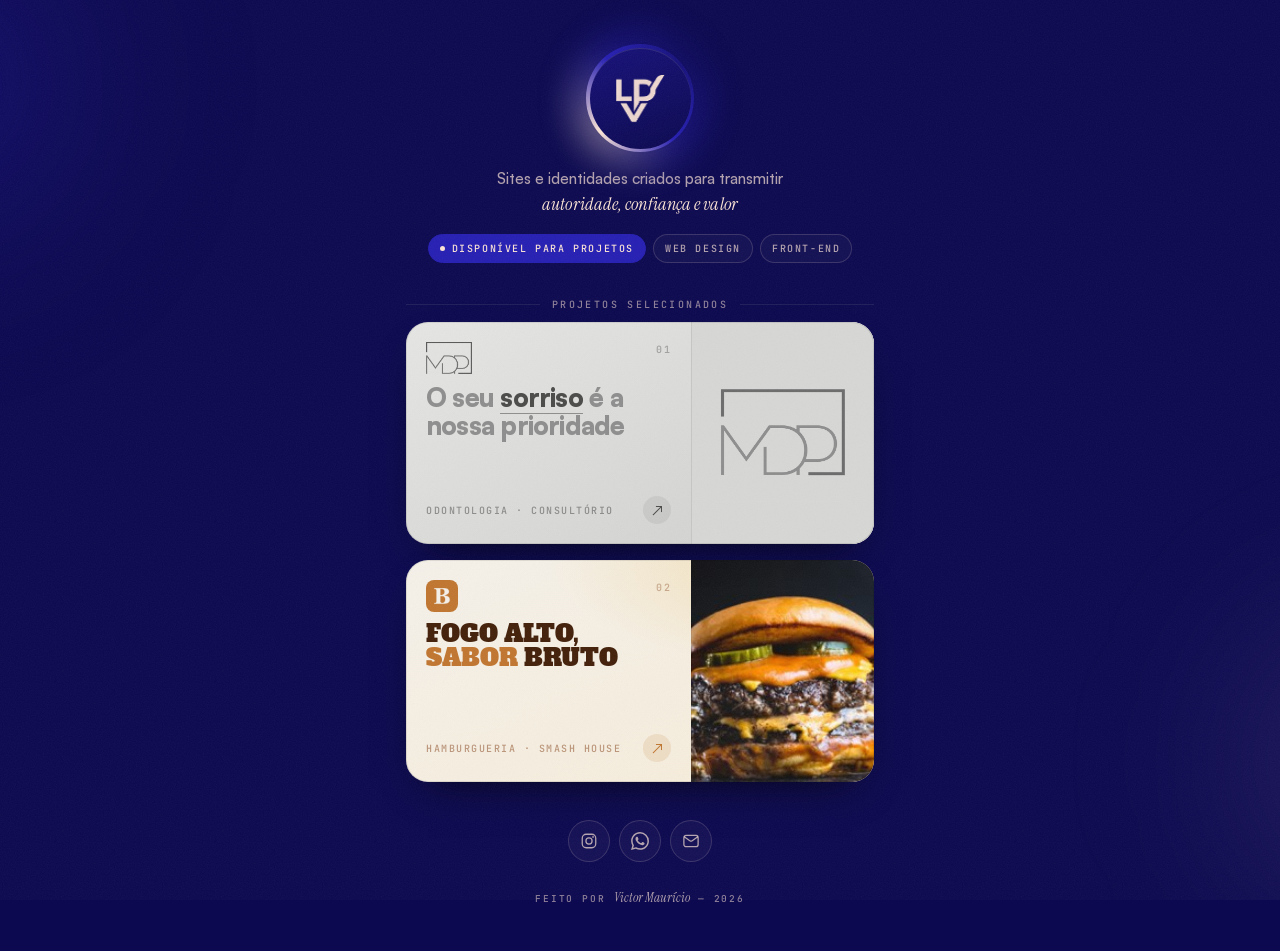
==== index.html @ ec533ff8 "Página link na bio LP Victory Single-page mobile-first com dois cards de projeto (Marques Drumond & " ====
<!DOCTYPE html>
<html lang="pt-BR">
<head>
<meta charset="UTF-8">
<meta name="viewport" content="width=device-width, initial-scale=1, viewport-fit=cover">
<title>@mauvictorr — Link na Bio</title>
<meta name="description" content="Projetos e canais de contato de @mauvictorr.">
<meta name="theme-color" content="#0C0950">
<meta name="color-scheme" content="dark">

<!-- ============================================================
     TROQUE AQUI OS LINKS (procure por  data-edit  no HTML)
     • Banner 1 .... href do card "Marques Drumond & Patrão"
     • Banner 2 .... href do card "BRASA — Smash House"
     • Rodapé ...... Instagram / WhatsApp / E-mail
     ============================================================ -->

<style>
/* ---------- FONTES (arquivos locais, funcionam offline) ---------- */
@font-face{font-family:'Satoshi';src:url('assets/fonts/satoshi-500.woff2') format('woff2');font-weight:500;font-style:normal;font-display:swap}
@font-face{font-family:'Satoshi';src:url('assets/fonts/satoshi-700.woff2') format('woff2');font-weight:700;font-style:normal;font-display:swap}
@font-face{font-family:'Satoshi';src:url('assets/fonts/satoshi-900.woff2') format('woff2');font-weight:900;font-style:normal;font-display:swap}
@font-face{font-family:'Alfa Slab One';src:url('assets/fonts/alfa.woff2') format('woff2');font-weight:400;font-style:normal;font-display:swap}
@font-face{font-family:'Instrument Serif';src:url('assets/fonts/serif-italic.woff2') format('woff2');font-weight:400;font-style:italic;font-display:swap}
@font-face{font-family:'JetBrains Mono';src:url('assets/fonts/mono.woff2') format('woff2');font-weight:500;font-style:normal;font-display:swap}

/* ---------- TOKENS ---------- */
:root{
  /* página — paleta LP Victory (mais escuro dominante no fundo) */
  --bg:#0c0950;
  --bg-soft:#161179;
  --blue:#261fb3;
  --cream:#fbe4d6;
  --ink:#fbe4d6;
  --ink-dim:rgba(251,228,214,.70);
  --ink-mute:rgba(251,228,214,.55);
  --line:rgba(251,228,214,.16);
  --line-soft:rgba(251,228,214,.09);

  /* marca 1 — Marques Drumond & Patrão (extraído da logo) */
  --mdp-bg:#d8d8d6;
  --mdp-bg-2:#e6e6e4;
  --mdp-mid:#8e8e8e;
  --mdp-dark:#6d6d6d;
  --mdp-ink:#4b4b49;

  /* marca 2 — BRASA (extraído da logo) */
  --brasa-cream:#f5f1ea;
  --brasa-sand:#f0d8a1;
  --brasa-orange:#c17630;
  --brasa-clay:#a47251;
  --brasa-amber:#dd9e59;
  --brasa-brown:#43200a;

  /* tipografia */
  --sans:'Satoshi',system-ui,-apple-system,'Segoe UI',Roboto,sans-serif;
  --serif:'Instrument Serif',Georgia,'Times New Roman',serif;
  --mono:'JetBrains Mono',ui-monospace,'SF Mono',Consolas,monospace;
  --slab:'Alfa Slab One','Satoshi',Georgia,serif;

  --r-card:22px;
  --shell:520px;
}

/* ---------- BASE ---------- */
*,*::before,*::after{box-sizing:border-box}
html{-webkit-text-size-adjust:100%;overflow-x:hidden}
body{
  margin:0;
  min-height:100dvh;
  max-width:100vw;
  background:var(--bg);
  color:var(--ink);
  font-family:var(--sans);
  font-weight:500;
  line-height:1.5;
  -webkit-font-smoothing:antialiased;
  text-rendering:optimizeLegibility;
  overflow-x:hidden;
}
img{max-width:100%;display:block}
a{color:inherit;text-decoration:none;-webkit-tap-highlight-color:transparent}
:focus-visible{outline:2px solid var(--cream);outline-offset:3px;border-radius:6px}

/* ---------- ATMOSFERA: brilhos + grão ---------- */
.glow{position:fixed;inset:0;pointer-events:none;z-index:0;overflow:hidden}
.glow::before,.glow::after{content:"";position:absolute;border-radius:50%;filter:blur(80px)}
.glow::before{
  width:min(78vw,420px);aspect-ratio:1;top:-14%;left:-22%;
  background:radial-gradient(circle,rgba(38,31,179,.38),transparent 70%);
}
.glow::after{
  width:min(88vw,460px);aspect-ratio:1;bottom:-10%;right:-26%;
  background:radial-gradient(circle,rgba(251,228,214,.11),transparent 70%);
}
.grain{
  position:fixed;inset:0;z-index:2;pointer-events:none;
  opacity:.055;
  background-image:url("data:image/svg+xml;utf8,<svg xmlns='http://www.w3.org/2000/svg' width='160' height='160'><filter id='n'><feTurbulence type='fractalNoise' baseFrequency='.85' numOctaves='3' stitchTiles='stitch'/><feColorMatrix type='saturate' values='0'/></filter><rect width='160' height='160' filter='url(%23n)'/></svg>");
  background-size:160px 160px;
}

/* ---------- SHELL ---------- */
.shell{
  position:relative;z-index:1;
  width:100%;max-width:var(--shell);
  margin-inline:auto;
  padding:clamp(28px,7vw,44px) clamp(18px,5vw,26px) 34px;
  display:flex;flex-direction:column;gap:clamp(26px,7vw,34px);
}

/* ---------- PERFIL ---------- */
.profile{display:flex;flex-direction:column;align-items:center;text-align:center;gap:14px}

.avatar{position:relative;width:clamp(92px,25vw,108px);aspect-ratio:1;display:grid;place-items:center;isolation:isolate}
.avatar__halo{
  position:absolute;inset:-16%;border-radius:50%;z-index:-1;
  background:conic-gradient(from 140deg,#261fb3,#fbe4d6,#261fb3,#161179,#261fb3);
  filter:blur(16px);opacity:.42;
}
.avatar__ring{
  position:absolute;inset:0;border-radius:50%;
  background:conic-gradient(from 140deg,#261fb3,#fbe4d6,#261fb3,#161179,#261fb3);
  animation:spin 14s linear infinite;
}
.avatar__face{
  position:relative;width:calc(100% - 7px);height:calc(100% - 7px);
  border-radius:50%;background:linear-gradient(160deg,#161179,#0c0950);
  display:grid;place-items:center;
  box-shadow:inset 0 1px 0 rgba(251,228,214,.12);
}
.avatar__face img{width:51%;height:auto;object-fit:contain}
@keyframes spin{to{transform:rotate(360deg)}}

.handle{
  margin:2px 0 0;font-size:clamp(25px,7.4vw,31px);font-weight:900;
  letter-spacing:-.035em;line-height:1.1;
}
.handle i{font-family:var(--serif);font-style:italic;font-weight:400;color:rgba(251,228,214,.55);letter-spacing:0}

.bio{
  margin:0;max-width:30ch;
  font-size:clamp(14.5px,4vw,15.5px);line-height:1.55;color:var(--ink-dim);
}
.bio em{font-family:var(--serif);font-style:italic;font-size:1.18em;color:var(--ink);letter-spacing:.005em}

.chips{display:flex;flex-wrap:wrap;justify-content:center;gap:7px;margin-top:2px}
.chip{
  font-family:var(--mono);font-size:10px;letter-spacing:.16em;text-transform:uppercase;
  color:var(--ink-dim);padding:6px 11px;border:1px solid var(--line);border-radius:100px;
  background:rgba(251,228,214,.03);
}
.chip--live{color:var(--cream);border-color:var(--blue);background:var(--blue)}
.chip--live::before{
  content:"";display:inline-block;width:5px;height:5px;border-radius:50%;
  background:var(--cream);margin-right:7px;vertical-align:1px;
  box-shadow:0 0 0 0 rgba(251,228,214,.55);animation:pulse 2.4s ease-out infinite;
}
@keyframes pulse{70%{box-shadow:0 0 0 7px rgba(251,228,214,0)}100%{box-shadow:0 0 0 0 rgba(251,228,214,0)}}

/* ---------- RÓTULO DE SEÇÃO ---------- */
.rule{display:flex;align-items:center;gap:12px;margin-bottom:-6px}
.rule::before,.rule::after{content:"";height:1px;background:var(--line-soft);flex:1}
.rule span{
  font-family:var(--mono);font-size:10px;letter-spacing:.24em;text-transform:uppercase;
  color:var(--ink-mute);white-space:nowrap;
}
.rule i{font-family:var(--serif);font-style:italic;font-size:14px;color:var(--ink-dim);letter-spacing:0}

/* ---------- CARDS ---------- */
.stack{display:grid;grid-template-rows:auto;grid-auto-rows:1fr;gap:16px}

.card{
  position:relative;display:grid;grid-template-columns:minmax(0,1fr) 37%;
  border-radius:var(--r-card);overflow:hidden;isolation:isolate;
  min-height:198px;
  box-shadow:0 1px 0 rgba(255,255,255,.06) inset, 0 18px 40px -22px rgba(0,0,0,.9);
  transition:transform .38s cubic-bezier(.2,.7,.3,1), box-shadow .38s ease;
}
.card::after{
  content:"";position:absolute;inset:0;border-radius:inherit;pointer-events:none;
  box-shadow:inset 0 0 0 1px rgba(0,0,0,.10);
}
@media (hover:hover){
  .card:hover{transform:translateY(-4px);box-shadow:0 1px 0 rgba(255,255,255,.08) inset,0 30px 54px -24px rgba(0,0,0,.95)}
  .card:hover .card__media img{transform:scale(1.055)}
  .card:hover .arrow{transform:translate(3px,-3px)}
}
.card:active{transform:translateY(-1px) scale(.994)}

.card__body{
  display:flex;flex-direction:column;
  padding:clamp(15px,4.4vw,20px);gap:10px;min-width:0;
}
.card__top{display:flex;align-items:flex-start;justify-content:space-between;gap:10px}
.card__logo{height:clamp(26px,7vw,32px);width:auto;object-fit:contain}
.card__num{font-family:var(--mono);font-size:10px;letter-spacing:.18em;opacity:.55}

.card__headline{
  margin:0;flex:1;
  font-size:var(--hl-size);line-height:var(--hl-lh,1.06);
  letter-spacing:var(--hl-ls,-.03em);
  text-wrap:balance;
}
.card__headline em{font-style:normal}

.card__foot{display:flex;align-items:center;justify-content:space-between;gap:10px;margin-top:auto}
.card__name{
  font-family:var(--mono);font-size:9px;letter-spacing:.12em;text-transform:uppercase;
  opacity:.72;min-width:0;overflow:hidden;text-overflow:ellipsis;white-space:nowrap;
}
.card__name b{font-weight:inherit;display:none}
.arrow{
  flex:none;display:grid;place-items:center;width:28px;height:28px;border-radius:50%;
  font-size:13px;line-height:1;
  transition:transform .38s cubic-bezier(.2,.7,.3,1);
}

.card__media{position:relative;overflow:hidden}
.card__media img{position:absolute;inset:0;width:100%;height:100%;object-fit:cover;transition:transform .55s cubic-bezier(.2,.7,.3,1)}
.card__media::after{
  content:"";position:absolute;inset:0;
  box-shadow:inset 1px 0 0 rgba(0,0,0,.08);
}

/* — Card 1: Marques Drumond & Patrão — */
.card--mdp{
  --hl-size:clamp(21px,6.1vw,26px);
  background:linear-gradient(150deg,var(--mdp-bg-2) 0%,var(--mdp-bg) 62%,#cfcfcd 100%);
  color:var(--mdp-dark);
}
.card--mdp .card__logo{filter:brightness(.8) contrast(1.05)}
.card--mdp .card__media{background:#d7d7d5}
.card--mdp .card__media::after{box-shadow:inset 1px 0 0 rgba(109,109,109,.16)}
.card--mdp .card__headline{font-family:var(--sans);font-weight:900;color:var(--mdp-mid)}
.card--mdp .card__headline em{
  color:var(--mdp-ink);
  background-image:linear-gradient(var(--mdp-mid),var(--mdp-mid));
  background-size:100% 1.5px;background-position:0 100%;background-repeat:no-repeat;
  padding-bottom:1px;
}
.card--mdp .card__num,.card--mdp .card__name{color:var(--mdp-dark)}
.card--mdp .arrow{background:rgba(109,109,109,.12);color:var(--mdp-ink)}

/* — Card 2: BRASA — */
.card--brasa{
  --hl-size:clamp(19px,5.5vw,24px);--hl-lh:.98;--hl-ls:-.005em;
  background:
    radial-gradient(120% 90% at 100% 0%,rgba(240,216,161,.85),transparent 58%),
    linear-gradient(155deg,var(--brasa-cream) 0%,#f6ecd9 100%);
  color:var(--brasa-brown);
}
.card--brasa .card__logo{border-radius:8px}
.card--brasa .card__headline{font-family:var(--slab);font-weight:400;text-transform:uppercase;color:var(--brasa-brown)}
.card--brasa .card__headline em{color:var(--brasa-orange)}
.card--brasa .card__num,.card--brasa .card__name{color:var(--brasa-clay)}
.card--brasa .arrow{background:rgba(193,118,48,.14);color:var(--brasa-orange)}

/* ---------- RODAPÉ ---------- */
.foot{display:flex;flex-direction:column;align-items:center;gap:16px;margin-top:4px}
.socials{display:flex;flex-wrap:wrap;justify-content:center;gap:9px}
.social{
  display:grid;place-items:center;width:42px;height:42px;border-radius:50%;
  border:1px solid var(--line);background:rgba(251,228,214,.035);color:var(--ink-dim);
  transition:color .25s ease,border-color .25s ease,background .25s ease,transform .25s ease;
}
.social svg{width:18px;height:18px;display:block}
@media (hover:hover){
  .social:hover{color:var(--bg);background:var(--ink);border-color:var(--ink);transform:translateY(-2px)}
}
.social:active{transform:translateY(0) scale(.94)}

.sign{
  font-family:var(--mono);font-size:9.5px;letter-spacing:.2em;text-transform:uppercase;
  color:var(--ink-mute);text-align:center;
}
.sign i{font-family:var(--serif);font-style:italic;font-size:13px;letter-spacing:0;text-transform:none;color:var(--ink-dim)}

/* ---------- ENTRADA ---------- */
.rise{animation:rise .7s cubic-bezier(.2,.7,.3,1) both}
.d1{animation-delay:.05s}.d2{animation-delay:.14s}.d3{animation-delay:.22s}
.d4{animation-delay:.30s}.d5{animation-delay:.38s}
@keyframes rise{from{opacity:0;transform:translateY(14px)}to{opacity:1;transform:none}}

/* ---------- BREAKPOINTS ---------- */
@media (min-width:420px){
  .card{min-height:214px}
  .card__name{font-size:10px;letter-spacing:.15em}
  .card__name b{display:inline}
}
@media (min-width:520px){
  .card{grid-template-columns:minmax(0,1fr) 39%;min-height:222px}
}

@media (prefers-reduced-motion:reduce){
  *,*::before,*::after{animation-duration:.001ms!important;animation-iteration-count:1!important;transition-duration:.001ms!important}
}
</style>
</head>
<body>

<div class="glow" aria-hidden="true"></div>
<div class="grain" aria-hidden="true"></div>

<main class="shell">

  <!-- ===== PERFIL ===== -->
  <header class="profile rise d1">
    <div class="avatar">
      <span class="avatar__halo" aria-hidden="true"></span>
      <span class="avatar__ring" aria-hidden="true"></span>
      <span class="avatar__face"><img src="assets/lp-mark.png" alt="LP Victory" width="105" height="103"></span>
    </div>

    <p class="bio">Sites e identidades criados para transmitir <em>autoridade, confiança e valor</em></p>

    <div class="chips">
      <span class="chip chip--live">Disponível para projetos</span>
      <span class="chip">Web Design</span>
      <span class="chip">Front-end</span>
    </div>
  </header>

  <!-- ===== BANNERS ===== -->
  <section class="stack" aria-label="Projetos">

    <div class="rule rise d2"><span>Projetos selecionados</span></div>

    <!-- ---------- BANNER 1 ---------- -->
    <a class="card card--mdp rise d3"
       data-edit="banner-1"
       href="https://marquesdrumondepatrao.com.br"
       target="_blank" rel="noopener noreferrer"
       aria-label="Abrir projeto Marques Drumond &amp; Patrão em nova aba">
      <div class="card__body">
        <div class="card__top">
          <img class="card__logo" src="assets/mdp-logo.png" alt="Marques Drumond &amp; Patrão" width="334" height="233">
          <span class="card__num">01</span>
        </div>
        <h2 class="card__headline">O seu <em>sorriso</em> é a nossa prioridade</h2>
        <div class="card__foot">
          <span class="card__name">Odontologia<b> · Consultório</b></span>
          <span class="arrow" aria-hidden="true">↗</span>
        </div>
      </div>
      <div class="card__media">
        <img src="assets/mdp-tile.png" alt="" width="660" height="1030" loading="lazy">
      </div>
    </a>

    <!-- ---------- BANNER 2 ---------- -->
    <a class="card card--brasa rise d4"
       data-edit="banner-2"
       href="https://brasasmashhouse.com.br"
       target="_blank" rel="noopener noreferrer"
       aria-label="Abrir projeto BRASA Smash House em nova aba">
      <div class="card__body">
        <div class="card__top">
          <img class="card__logo" src="assets/b-icon.png" alt="BRASA Smash House" width="180" height="180">
          <span class="card__num">02</span>
        </div>
        <h2 class="card__headline">Fogo alto,<br><em>sabor</em> bruto</h2>
        <div class="card__foot">
          <span class="card__name">Hamburgueria<b> · Smash House</b></span>
          <span class="arrow" aria-hidden="true">↗</span>
        </div>
      </div>
      <div class="card__media">
        <img src="assets/burger-photo.jpg" alt="" width="252" height="202" loading="lazy">
      </div>
    </a>

  </section>

  <!-- ===== RODAPÉ ===== -->
  <footer class="foot rise d5">
    <nav class="socials" aria-label="Redes sociais">
      <a class="social" data-edit="instagram" href="https://instagram.com/mauvictorr" target="_blank" rel="noopener noreferrer" aria-label="Instagram">
        <svg viewBox="0 0 24 24" fill="none" stroke="currentColor" stroke-width="1.7" stroke-linecap="round" aria-hidden="true">
          <rect x="3" y="3" width="18" height="18" rx="5.2"/><circle cx="12" cy="12" r="4.1"/><circle cx="17.4" cy="6.6" r="1.15" fill="currentColor" stroke="none"/>
        </svg>
      </a>
      <a class="social" data-edit="whatsapp" href="https://wa.me/5521998037238" target="_blank" rel="noopener noreferrer" aria-label="WhatsApp">
        <svg viewBox="0 0 24 24" fill="currentColor" aria-hidden="true">
          <path d="M17.47 14.38c-.3-.15-1.76-.87-2.03-.97-.27-.1-.47-.15-.67.15-.2.3-.77.97-.94 1.16-.17.2-.35.22-.64.08-.3-.15-1.26-.47-2.4-1.48-.88-.79-1.48-1.76-1.65-2.06-.17-.3-.02-.46.13-.6.14-.14.3-.35.45-.53.15-.17.2-.3.3-.5.1-.2.05-.37-.03-.52-.07-.15-.67-1.61-.92-2.2-.24-.58-.49-.5-.67-.51h-.57c-.2 0-.52.07-.8.37-.27.3-1.03 1.02-1.03 2.48 0 1.46 1.06 2.87 1.21 3.07.15.2 2.1 3.2 5.08 4.49.71.3 1.26.49 1.69.62.71.23 1.36.2 1.87.12.57-.09 1.76-.72 2-1.41.25-.7.25-1.29.18-1.42-.08-.12-.28-.2-.57-.34M12.05 21.8h-.01a9.9 9.9 0 0 1-5.03-1.38l-.36-.21-3.74.98 1-3.65-.24-.37a9.86 9.86 0 0 1-1.51-5.26c0-5.45 4.44-9.89 9.89-9.89a9.82 9.82 0 0 1 6.99 2.9 9.83 9.83 0 0 1 2.9 6.99c0 5.45-4.44 9.89-9.89 9.89m8.41-18.3A11.8 11.8 0 0 0 12.05 0C5.5 0 .16 5.34.16 11.89c0 2.1.55 4.14 1.59 5.95L.06 24l6.3-1.65a11.9 11.9 0 0 0 5.69 1.45h.005c6.55 0 11.89-5.34 11.89-11.89a11.8 11.8 0 0 0-3.48-8.4"/>
        </svg>
      </a>
      <a class="social" data-edit="email" href="mailto:victormauricio836@gmail.com" aria-label="E-mail">
        <svg viewBox="0 0 24 24" fill="none" stroke="currentColor" stroke-width="1.7" stroke-linecap="round" stroke-linejoin="round" aria-hidden="true">
          <rect x="2.5" y="4.5" width="19" height="15" rx="3"/><path d="m3.4 6.6 7.5 5.3a2 2 0 0 0 2.2 0l7.5-5.3"/>
        </svg>
      </a>
    </nav>

    <p class="sign">Feito por <i>Victor Maurício</i> — 2026</p>
  </footer>

</main>
</body>
</html>
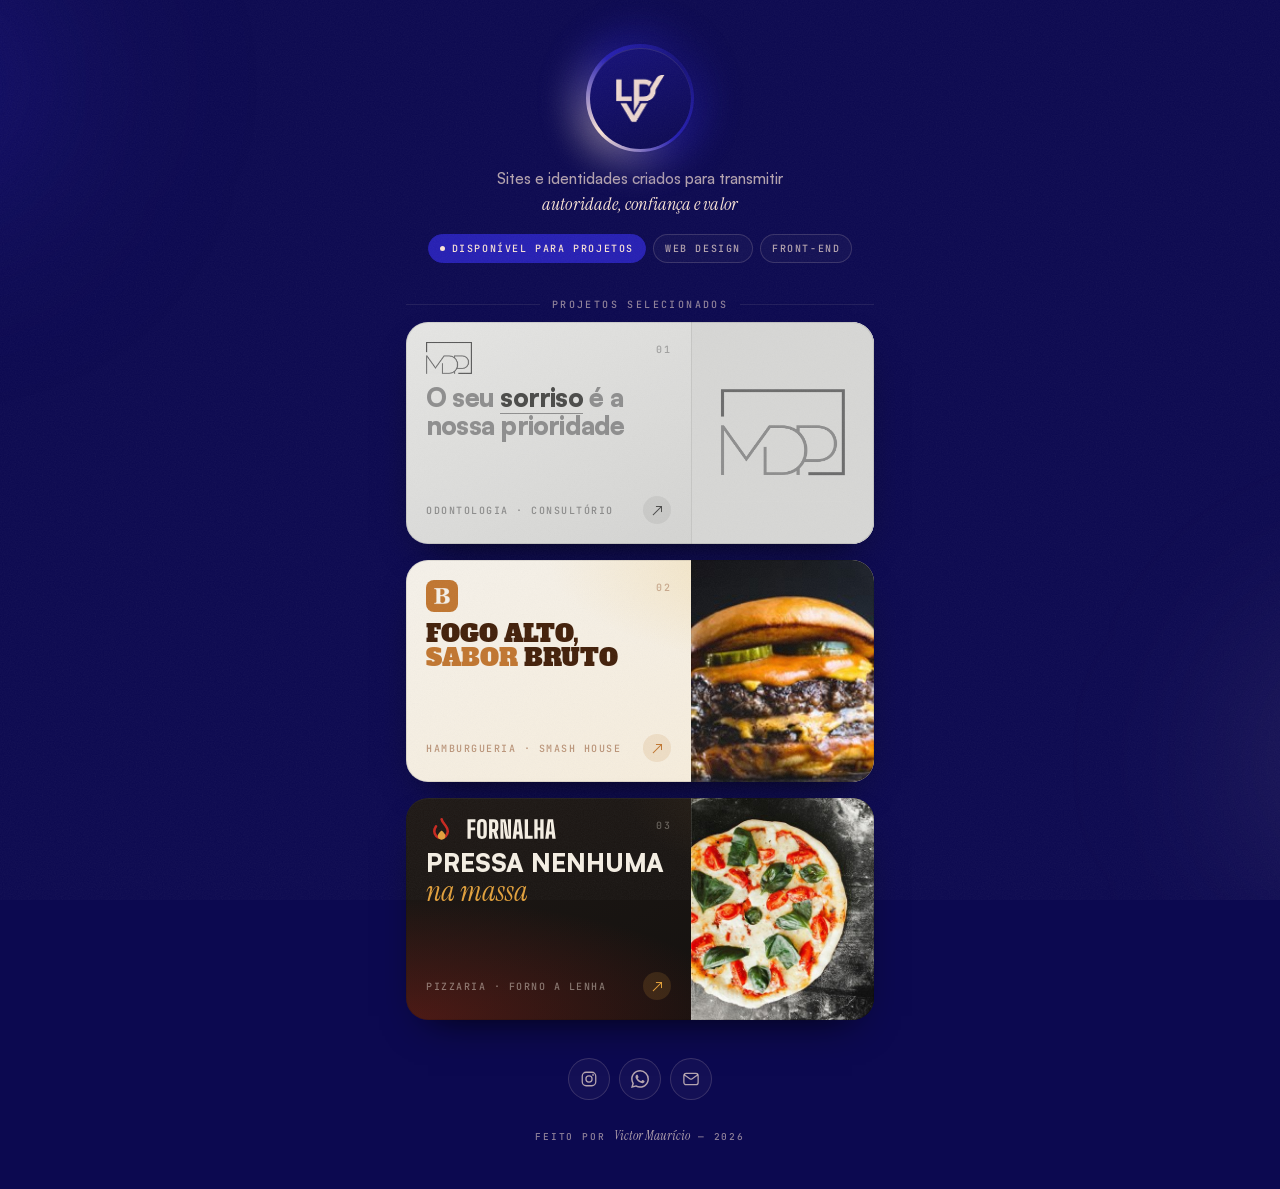
==== commit b198fd10: "adiciona banner 3: landing Fornalha em /fornalha/" ====
--- a/index.html
+++ b/index.html
@@ -9,9 +9,17 @@
 <meta name="color-scheme" content="dark">
 
 <!-- ============================================================
-     TROQUE AQUI OS LINKS (procure por  data-edit  no HTML)
-     • Banner 1 .... href do card "Marques Drumond & Patrão"
-     • Banner 2 .... href do card "BRASA — Smash House"
+     LINKS (procure por  data-edit  no HTML)
+
+     • Banner 1 .... https://mdpodontologia.com.br/  (site do cliente,
+                     hospedado por ele; nada dele mora neste projeto)
+     • Banner 2 .... brasa/  -> landing BRASA Smash House
+     • Banner 3 .... fornalha/ -> landing Fornalha (pizzaria)
+                     Relativos SEM barra inicial de propósito: funcionam
+                     em vercel.app, domínio próprio, localhost e em
+                     subpasta, sem editar. Precisam de servidor: em
+                     file:// o navegador não abre index.html.
+
      • Rodapé ...... Instagram / WhatsApp / E-mail
      ============================================================ -->
 
@@ -51,6 +59,13 @@
   --brasa-clay:#a47251;
   --brasa-amber:#dd9e59;
   --brasa-brown:#43200a;
+
+  /* marca 3 — Fornalha (Camada 1 do site: css/concepts/brasa-e-mesa.css) */
+  --forn-ink:#12100e;
+  --forn-ink-2:#1e1815;
+  --forn-paper:#f5efe4;
+  --forn-ember:#c8281f;
+  --forn-amber:#e3a13c;
 
   /* tipografia */
   --sans:'Satoshi',system-ui,-apple-system,'Segoe UI',Roboto,sans-serif;
@@ -256,6 +271,37 @@
 .card--brasa .card__num,.card--brasa .card__name{color:var(--brasa-clay)}
 .card--brasa .arrow{background:rgba(193,118,48,.14);color:var(--brasa-orange)}
 
+/* — Card 3: Fornalha —
+   Único card escuro: a marca é ink-dominante (theme-color #12100E) e o card
+   escuro quebra a sequência de dois claros sem sair da paleta da página.
+   O logo vem menor que os outros dois porque é um lockup deitado (~5.9:1):
+   na mesma altura dos vizinhos ele pesaria o dobro na composição. */
+.card--fornalha{
+  --hl-size:clamp(18px,4.9vw,25px);--hl-lh:1.04;--hl-ls:-.005em;
+  background:
+    radial-gradient(118% 88% at 0% 100%,rgba(200,40,31,.30),transparent 62%),
+    radial-gradient(88% 72% at 100% 0%,rgba(227,161,60,.15),transparent 60%),
+    linear-gradient(152deg,var(--forn-ink-2) 0%,var(--forn-ink) 100%);
+  color:var(--forn-paper);
+}
+.card--fornalha .card__logo{height:clamp(18px,4.9vw,22px)}
+/* Caixa alta ecoa a Big Shoulders do site (--font-display); o trecho em
+   itálico serifado ecoa a Newsreader, que lá é --font-accent. */
+.card--fornalha .card__headline{
+  font-family:var(--sans);font-weight:900;text-transform:uppercase;
+  color:var(--forn-paper);
+}
+.card--fornalha .card__headline em{
+  font-family:var(--serif);font-style:italic;font-weight:400;
+  text-transform:none;letter-spacing:0;font-size:1.16em;
+  color:var(--forn-amber);
+}
+.card--fornalha .card__num,.card--fornalha .card__name{color:rgba(245,239,228,.62)}
+.card--fornalha .arrow{background:rgba(227,161,60,.15);color:var(--forn-amber)}
+.card--fornalha .card__media{background:var(--forn-ink)}
+/* O fio do vizinho é preto sobre card claro; aqui só um fio claro aparece. */
+.card--fornalha .card__media::after{box-shadow:inset 1px 0 0 rgba(245,239,228,.13)}
+
 /* ---------- RODAPÉ ---------- */
 .foot{display:flex;flex-direction:column;align-items:center;gap:16px;margin-top:4px}
 .socials{display:flex;flex-wrap:wrap;justify-content:center;gap:9px}
@@ -279,7 +325,7 @@
 /* ---------- ENTRADA ---------- */
 .rise{animation:rise .7s cubic-bezier(.2,.7,.3,1) both}
 .d1{animation-delay:.05s}.d2{animation-delay:.14s}.d3{animation-delay:.22s}
-.d4{animation-delay:.30s}.d5{animation-delay:.38s}
+.d4{animation-delay:.30s}.d5{animation-delay:.38s}.d6{animation-delay:.46s}
 @keyframes rise{from{opacity:0;transform:translateY(14px)}to{opacity:1;transform:none}}
 
 /* ---------- BREAKPOINTS ---------- */
@@ -329,7 +375,7 @@
     <!-- ---------- BANNER 1 ---------- -->
     <a class="card card--mdp rise d3"
        data-edit="banner-1"
-       href="https://marquesdrumondepatrao.com.br"
+       href="https://mdpodontologia.com.br/"
        target="_blank" rel="noopener noreferrer"
        aria-label="Abrir projeto Marques Drumond &amp; Patrão em nova aba">
       <div class="card__body">
@@ -351,7 +397,7 @@
     <!-- ---------- BANNER 2 ---------- -->
     <a class="card card--brasa rise d4"
        data-edit="banner-2"
-       href="https://brasasmashhouse.com.br"
+       href="brasa/"
        target="_blank" rel="noopener noreferrer"
        aria-label="Abrir projeto BRASA Smash House em nova aba">
       <div class="card__body">
@@ -370,10 +416,32 @@
       </div>
     </a>
 
+    <!-- ---------- BANNER 3 ---------- -->
+    <a class="card card--fornalha rise d5"
+       data-edit="banner-3"
+       href="fornalha/"
+       target="_blank" rel="noopener noreferrer"
+       aria-label="Abrir projeto Fornalha em nova aba">
+      <div class="card__body">
+        <div class="card__top">
+          <img class="card__logo" src="assets/fornalha-lockup.svg" alt="Fornalha" width="183" height="31">
+          <span class="card__num">03</span>
+        </div>
+        <h2 class="card__headline">Pressa nenhuma<br><em>na massa</em></h2>
+        <div class="card__foot">
+          <span class="card__name">Pizzaria<b> · Forno a lenha</b></span>
+          <span class="arrow" aria-hidden="true">↗</span>
+        </div>
+      </div>
+      <div class="card__media">
+        <img src="assets/pizza-photo.jpg" alt="" width="380" height="464" loading="lazy">
+      </div>
+    </a>
+
   </section>
 
   <!-- ===== RODAPÉ ===== -->
-  <footer class="foot rise d5">
+  <footer class="foot rise d6">
     <nav class="socials" aria-label="Redes sociais">
       <a class="social" data-edit="instagram" href="https://instagram.com/mauvictorr" target="_blank" rel="noopener noreferrer" aria-label="Instagram">
         <svg viewBox="0 0 24 24" fill="none" stroke="currentColor" stroke-width="1.7" stroke-linecap="round" aria-hidden="true">
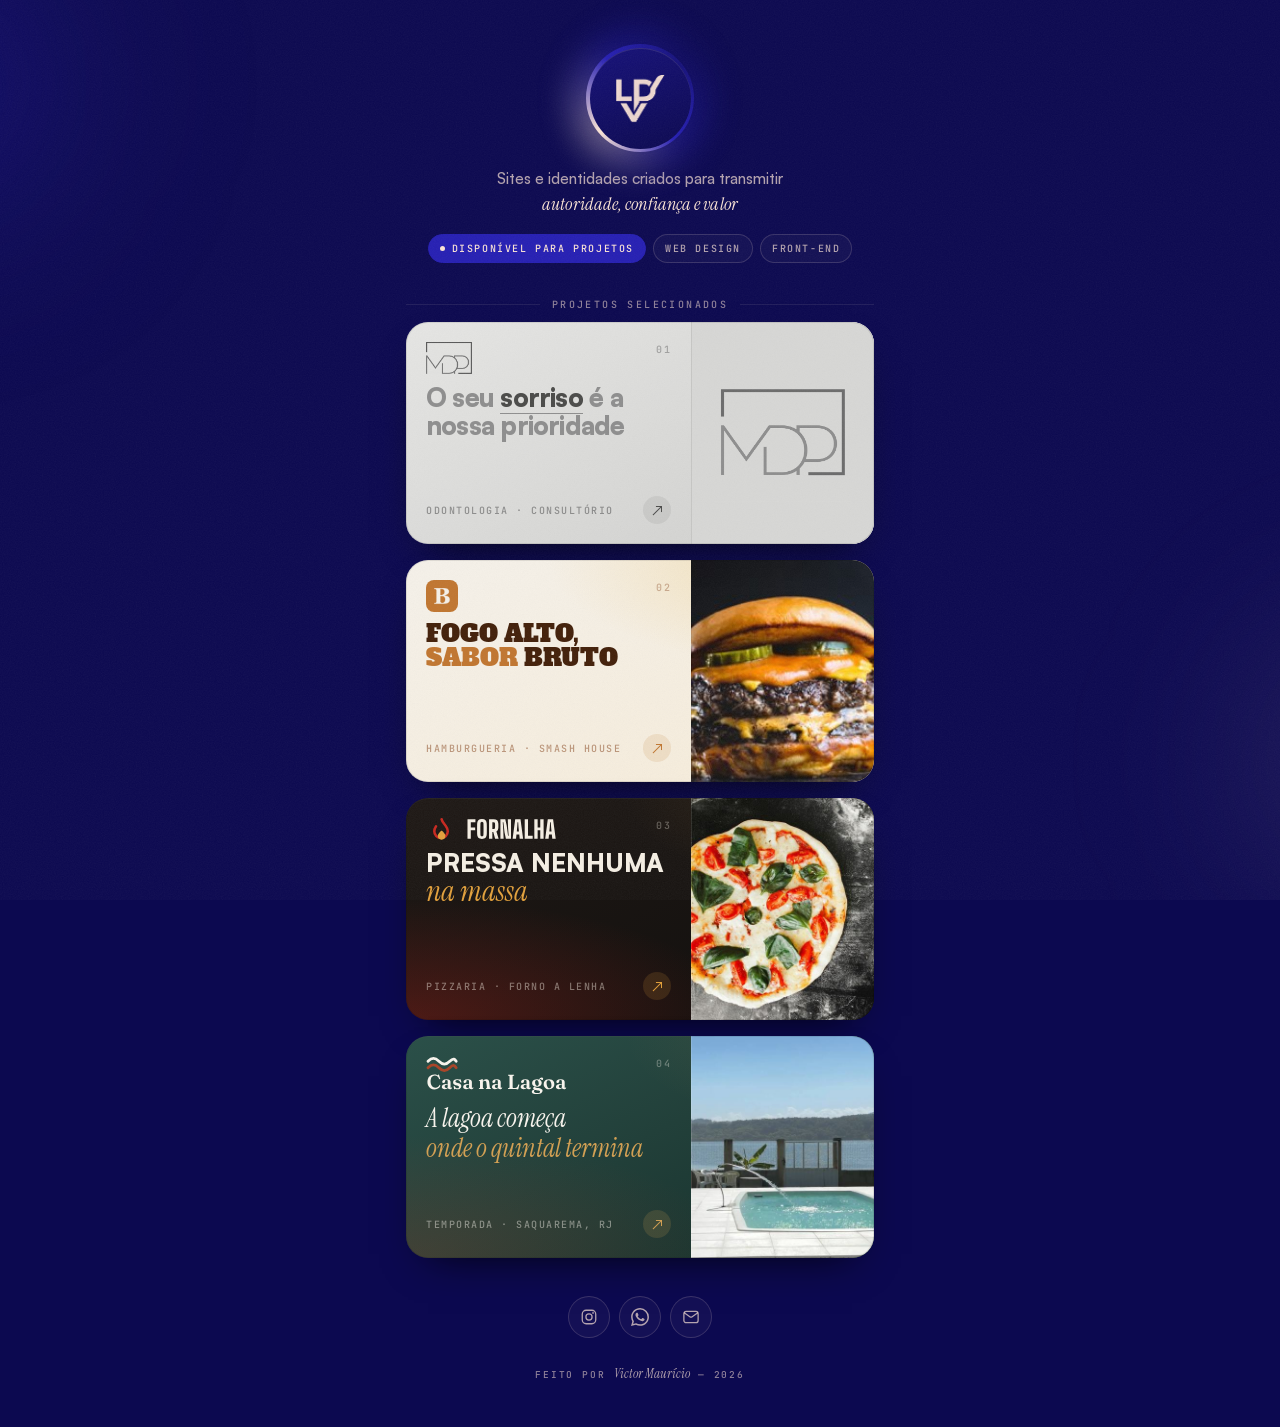
==== commit 4483db89: "adiciona banner 4: landing Casa na Lagoa em /casa-na-lagoa/" ====
--- a/index.html
+++ b/index.html
@@ -15,6 +15,7 @@
                      hospedado por ele; nada dele mora neste projeto)
      • Banner 2 .... brasa/  -> landing BRASA Smash House
      • Banner 3 .... fornalha/ -> landing Fornalha (pizzaria)
+     • Banner 4 .... casa-na-lagoa/ -> landing Casa na Lagoa (temporada)
                      Relativos SEM barra inicial de propósito: funcionam
                      em vercel.app, domínio próprio, localhost e em
                      subpasta, sem editar. Precisam de servidor: em
@@ -66,6 +67,16 @@
   --forn-paper:#f5efe4;
   --forn-ember:#c8281f;
   --forn-amber:#e3a13c;
+
+  /* marca 4 — Casa na Lagoa (paleta de assets/css/styles.css do site) */
+  --lagoa-deep:#22403a;
+  --lagoa-deep-2:#16302b;
+  --lagoa-sand:#f7f3ec;
+  --lagoa-terra:#a8462a;
+  /* Clareamento do --c-gold (#b07c2e) do site: a terracota da marca sobre o
+     verde do card dá 1,92:1 e o ouro original 3,10:1 - nenhum dos dois passa.
+     Este tom fecha em 4,78:1, acima do 4,5:1 do WCAG AA. */
+  --lagoa-gold:#d2a054;
 
   /* tipografia */
   --sans:'Satoshi',system-ui,-apple-system,'Segoe UI',Roboto,sans-serif;
@@ -302,6 +313,32 @@
 /* O fio do vizinho é preto sobre card claro; aqui só um fio claro aparece. */
 .card--fornalha .card__media::after{box-shadow:inset 1px 0 0 rgba(245,239,228,.13)}
 
+/* — Card 4: Casa na Lagoa —
+   Verde da lagoa, que é o theme-color e o favicon do site: numa peça do tamanho
+   de um card, a cor é a identidade comprimida. Fica ao lado de um card quase
+   preto sem se confundir com ele - um é fuligem, o outro é água. */
+.card--lagoa{
+  --hl-size:clamp(20px,5.4vw,26px);--hl-lh:1.14;--hl-ls:0;
+  background:
+    radial-gradient(120% 92% at 0% 100%,rgba(168,70,42,.24),transparent 60%),
+    radial-gradient(92% 76% at 100% 0%,rgba(210,160,84,.14),transparent 58%),
+    linear-gradient(155deg,#2b5049 0%,var(--lagoa-deep) 48%,var(--lagoa-deep-2) 100%);
+  color:var(--lagoa-sand);
+}
+/* Lockup empilhado (~3,7:1): pede mais altura que um wordmark deitado. */
+.card--lagoa .card__logo{height:clamp(30px,8.2vw,38px)}
+/* Único card inteiramente em serifa: ecoa a Fraunces do site, que a Link Tree
+   não serve. O itálico vem da Instrument Serif, a única serifa self-hosted aqui. */
+.card--lagoa .card__headline{
+  font-family:var(--serif);font-style:italic;font-weight:400;
+  color:var(--lagoa-sand);
+}
+.card--lagoa .card__headline em{font-style:italic;color:var(--lagoa-gold)}
+.card--lagoa .card__num,.card--lagoa .card__name{color:rgba(247,243,236,.62)}
+.card--lagoa .arrow{background:rgba(210,160,84,.16);color:var(--lagoa-gold)}
+.card--lagoa .card__media{background:var(--lagoa-deep-2)}
+.card--lagoa .card__media::after{box-shadow:inset 1px 0 0 rgba(247,243,236,.13)}
+
 /* ---------- RODAPÉ ---------- */
 .foot{display:flex;flex-direction:column;align-items:center;gap:16px;margin-top:4px}
 .socials{display:flex;flex-wrap:wrap;justify-content:center;gap:9px}
@@ -326,6 +363,7 @@
 .rise{animation:rise .7s cubic-bezier(.2,.7,.3,1) both}
 .d1{animation-delay:.05s}.d2{animation-delay:.14s}.d3{animation-delay:.22s}
 .d4{animation-delay:.30s}.d5{animation-delay:.38s}.d6{animation-delay:.46s}
+.d7{animation-delay:.54s}
 @keyframes rise{from{opacity:0;transform:translateY(14px)}to{opacity:1;transform:none}}
 
 /* ---------- BREAKPOINTS ---------- */
@@ -438,10 +476,32 @@
       </div>
     </a>
 
+    <!-- ---------- BANNER 4 ---------- -->
+    <a class="card card--lagoa rise d6"
+       data-edit="banner-4"
+       href="casa-na-lagoa/"
+       target="_blank" rel="noopener noreferrer"
+       aria-label="Abrir projeto Casa na Lagoa em nova aba">
+      <div class="card__body">
+        <div class="card__top">
+          <img class="card__logo" src="assets/lagoa-lockup.svg" alt="Casa na Lagoa" width="186" height="50">
+          <span class="card__num">04</span>
+        </div>
+        <h2 class="card__headline">A lagoa começa<br><em>onde o quintal termina</em></h2>
+        <div class="card__foot">
+          <span class="card__name">Temporada<b> · Saquarema, RJ</b></span>
+          <span class="arrow" aria-hidden="true">↗</span>
+        </div>
+      </div>
+      <div class="card__media">
+        <img src="assets/lagoa-photo.jpg" alt="" width="380" height="464" loading="lazy">
+      </div>
+    </a>
+
   </section>
 
   <!-- ===== RODAPÉ ===== -->
-  <footer class="foot rise d6">
+  <footer class="foot rise d7">
     <nav class="socials" aria-label="Redes sociais">
       <a class="social" data-edit="instagram" href="https://instagram.com/mauvictorr" target="_blank" rel="noopener noreferrer" aria-label="Instagram">
         <svg viewBox="0 0 24 24" fill="none" stroke="currentColor" stroke-width="1.7" stroke-linecap="round" aria-hidden="true">
